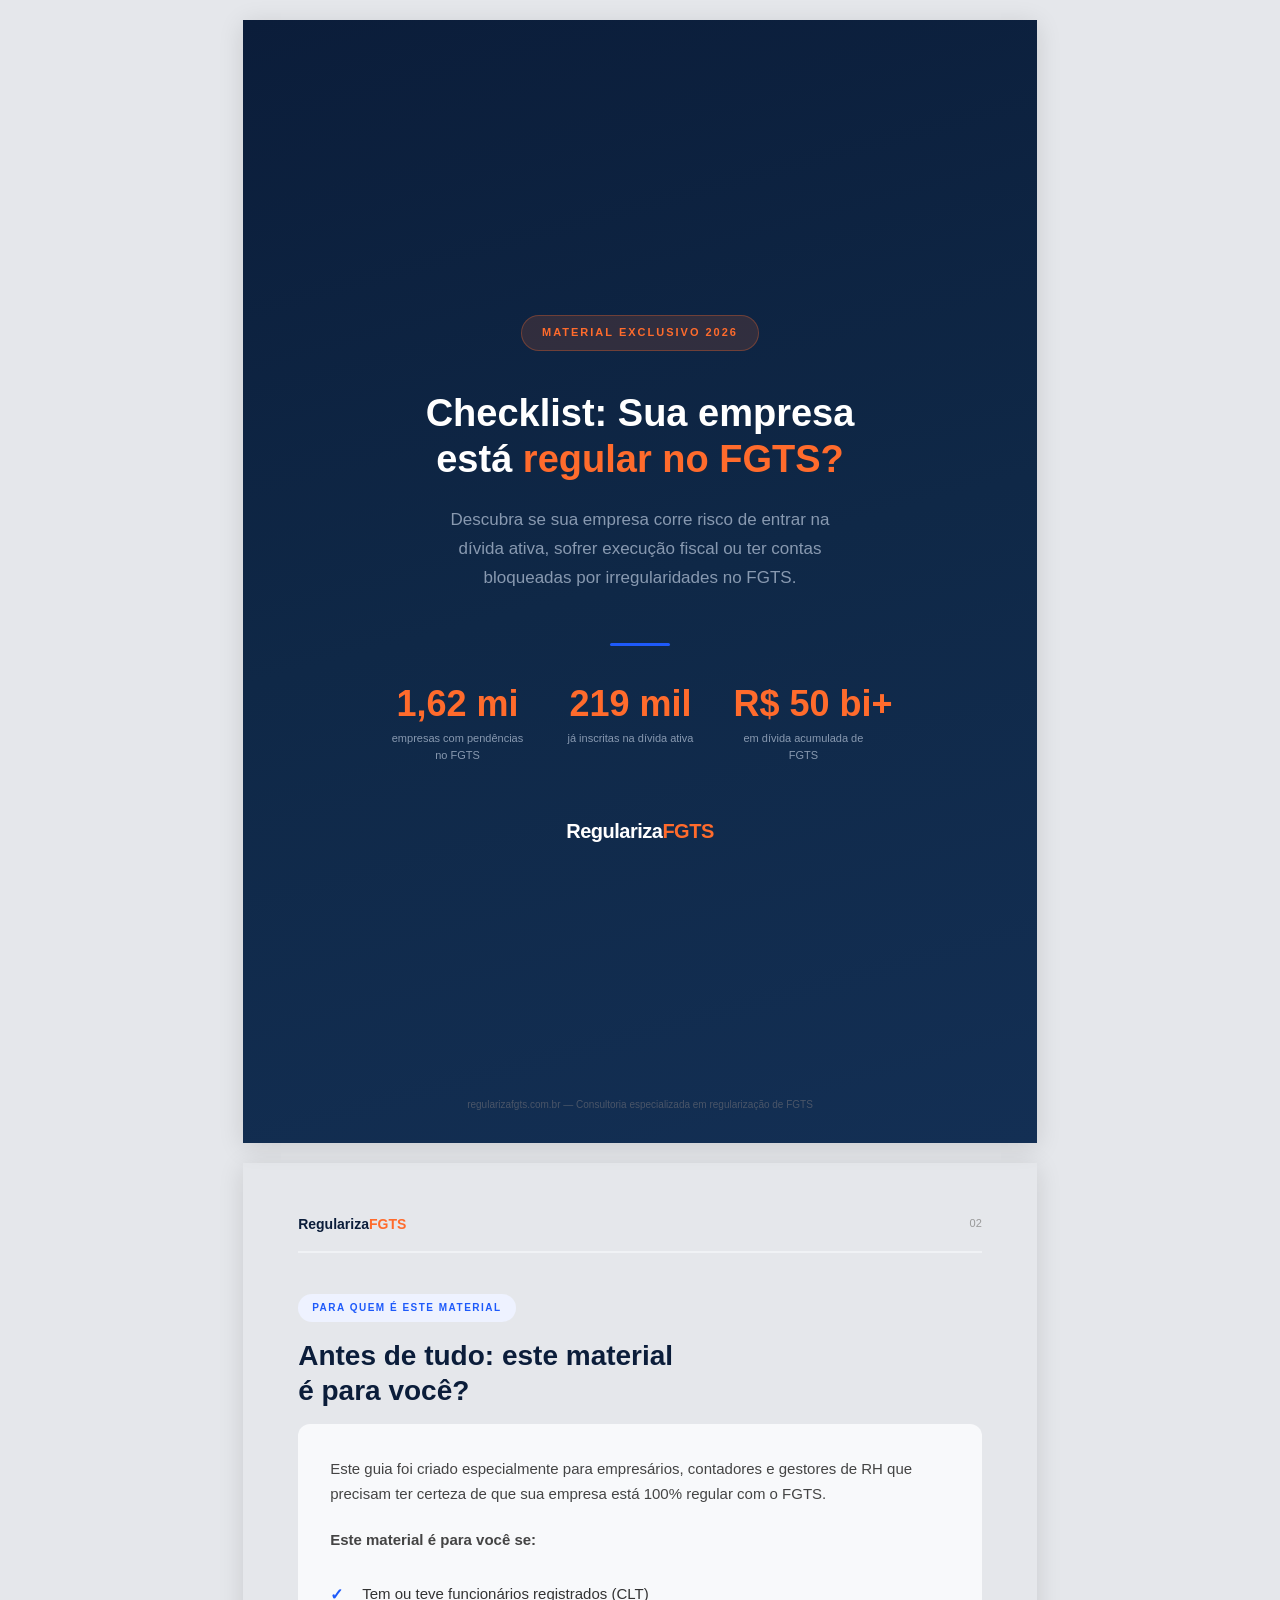
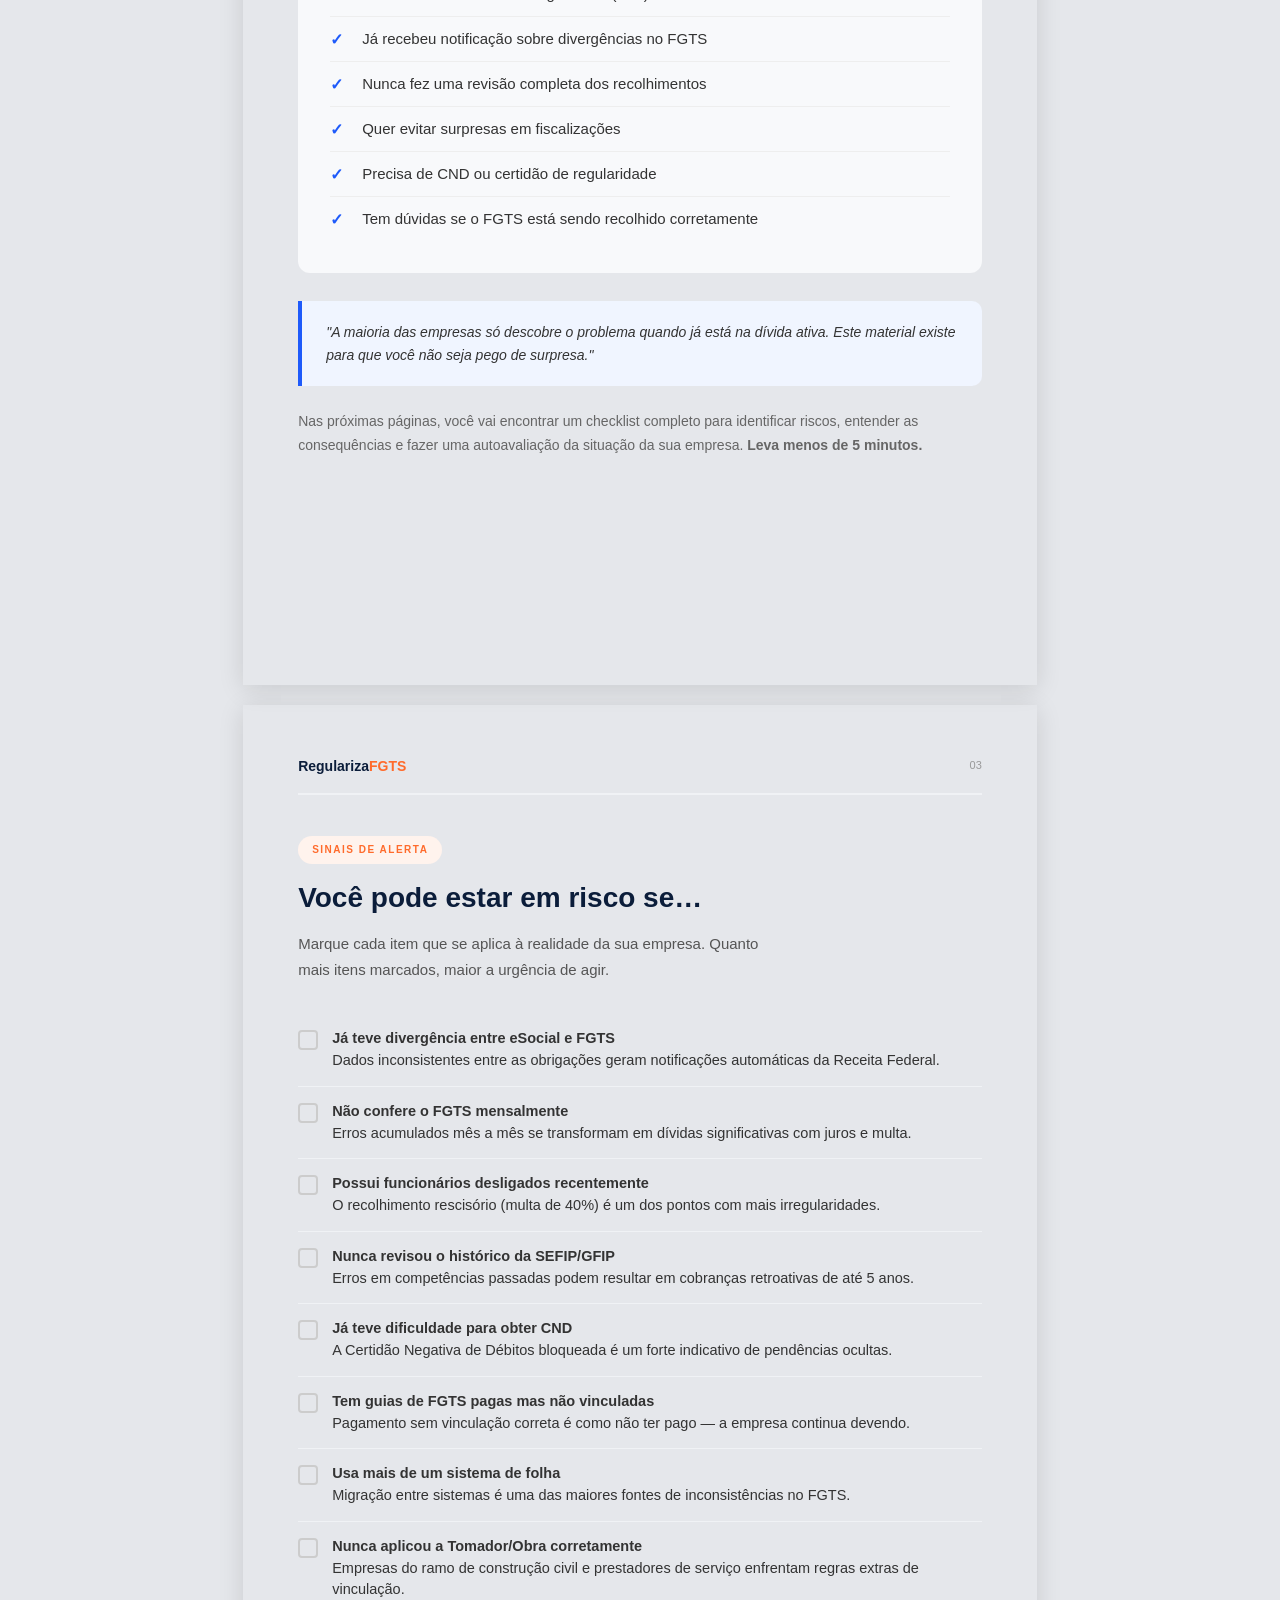
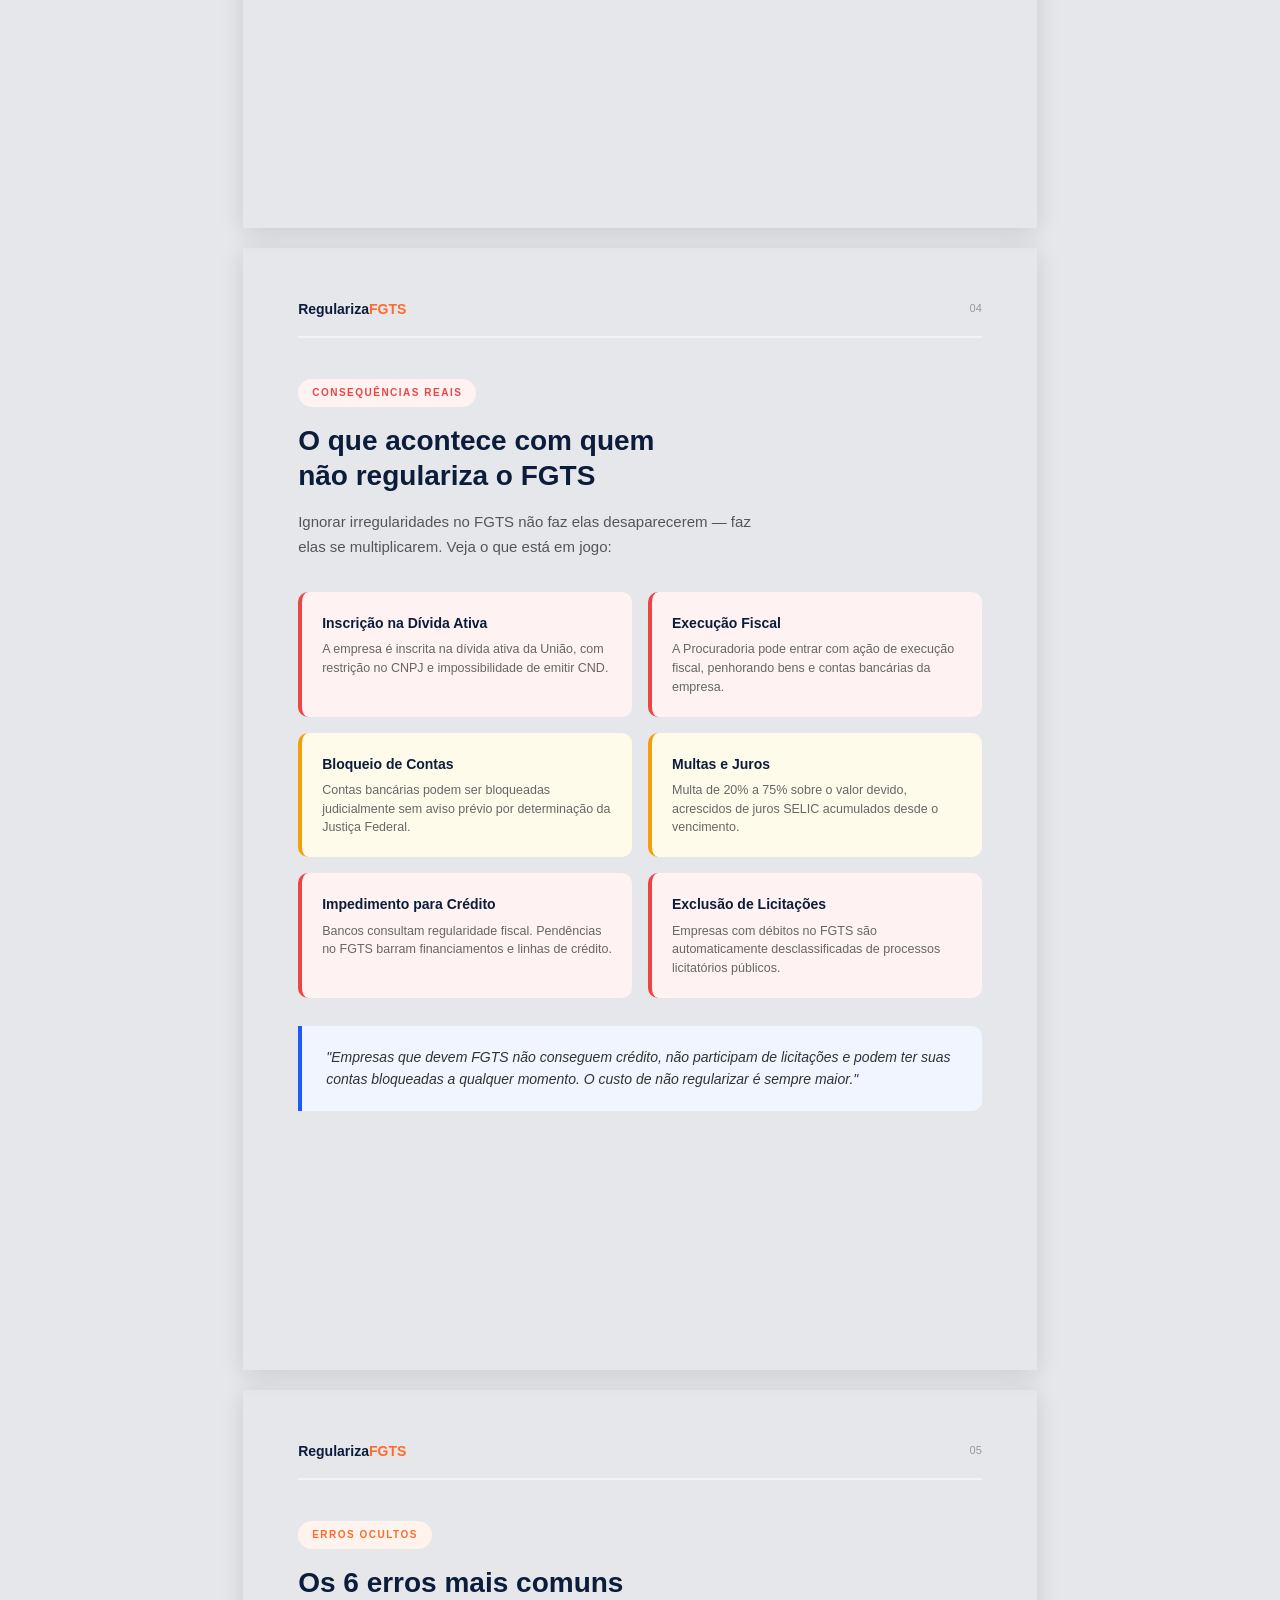
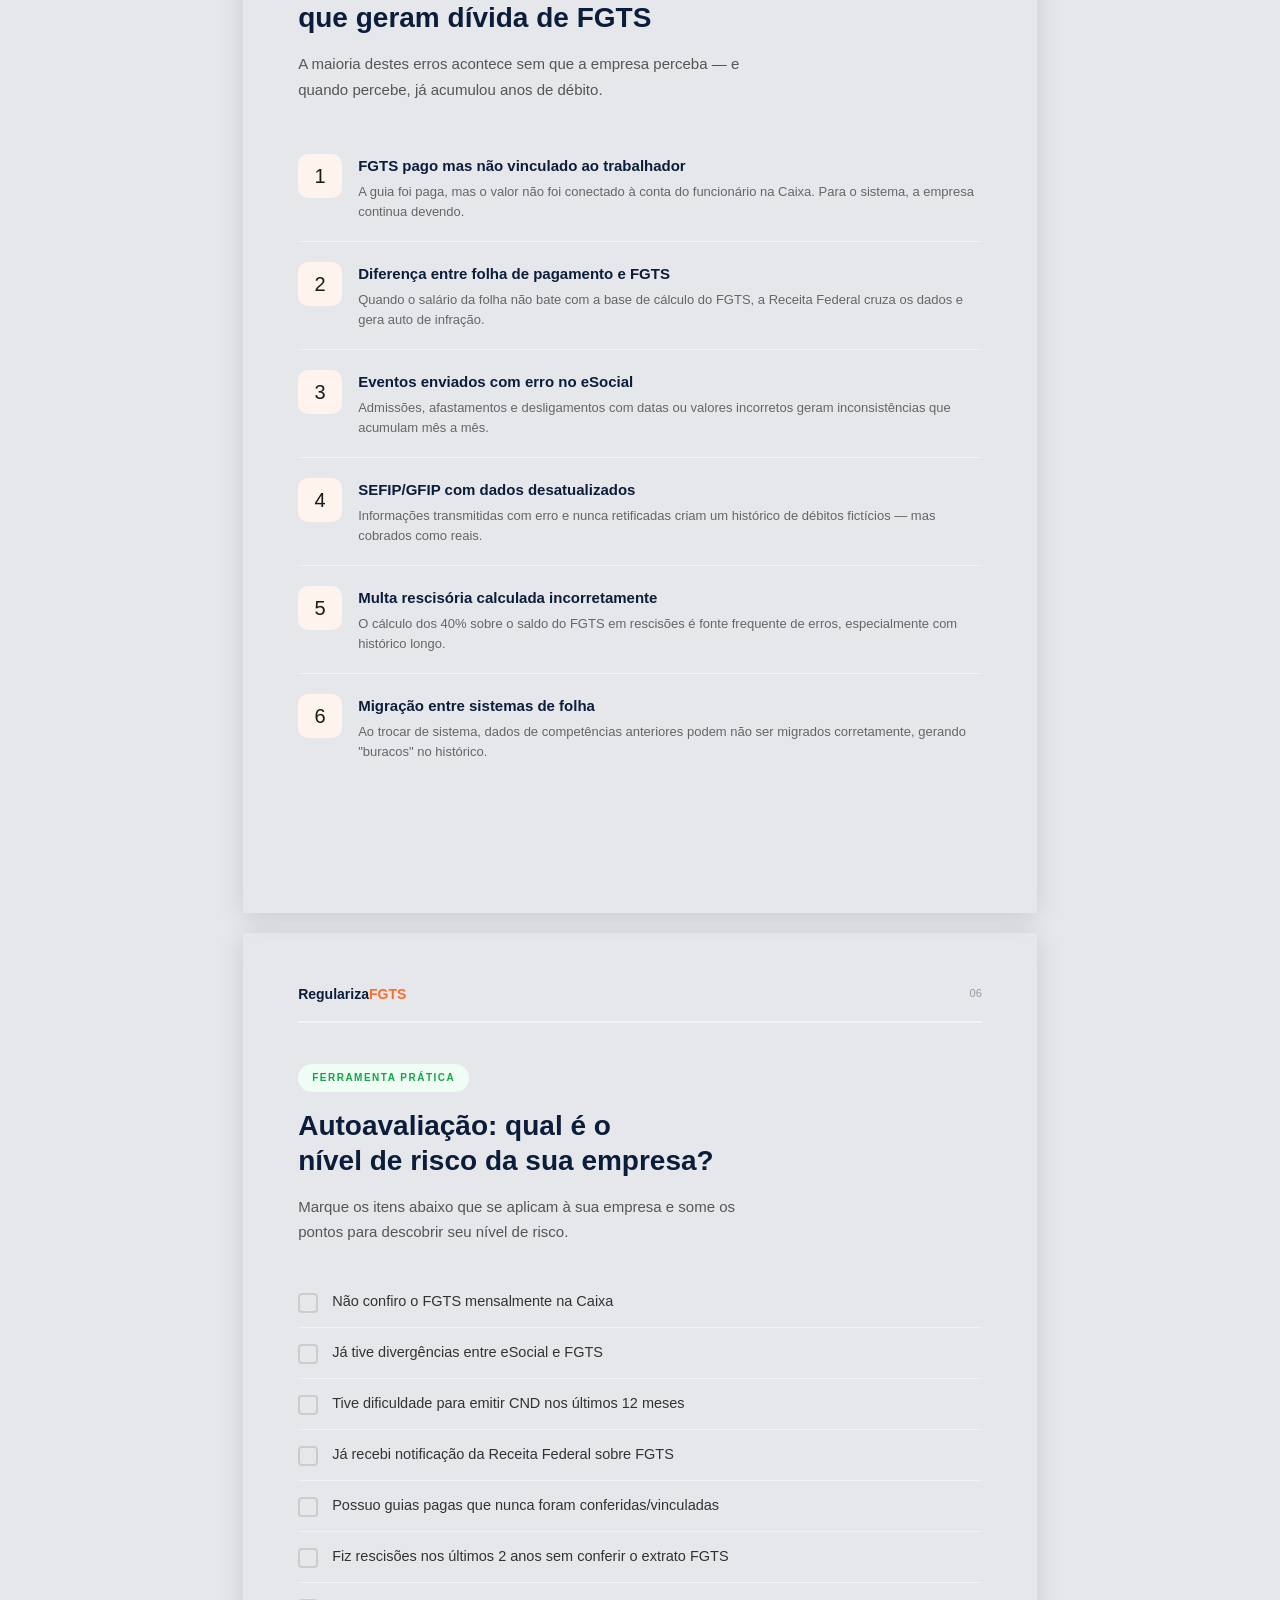
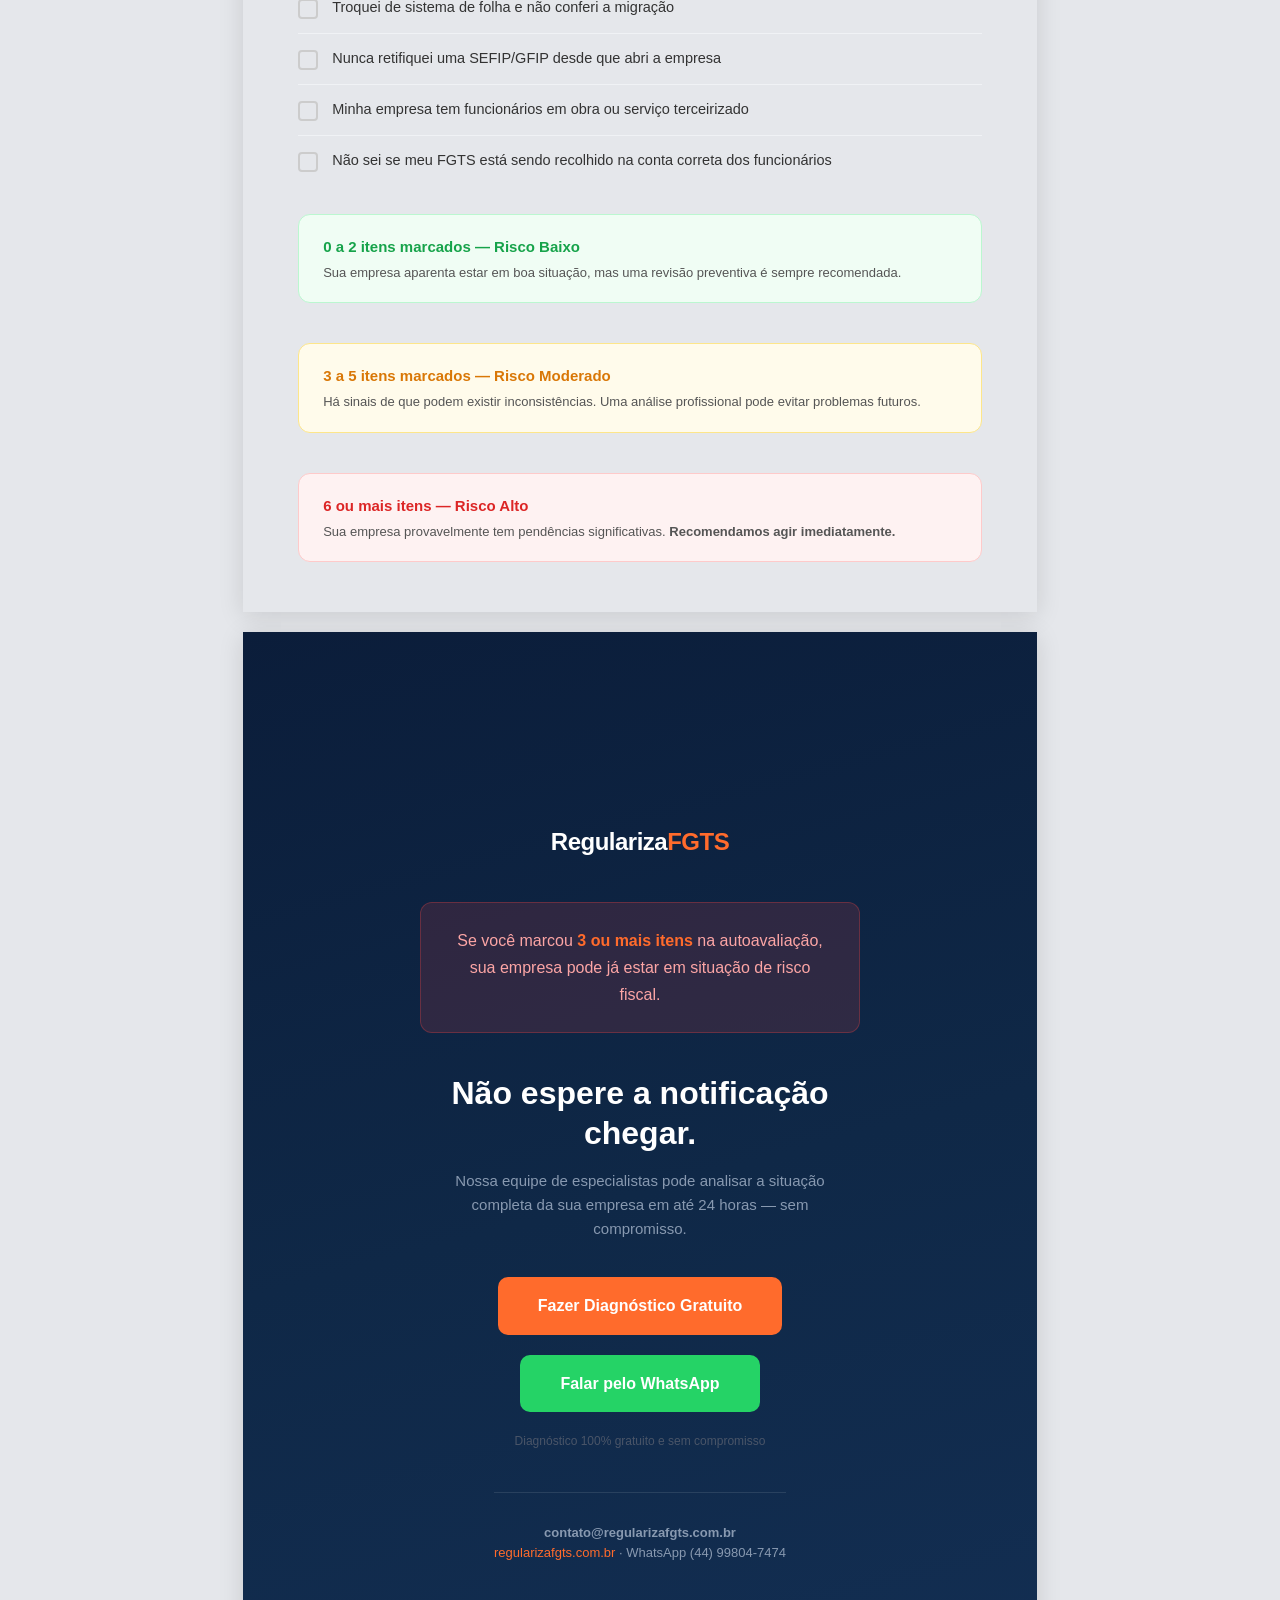
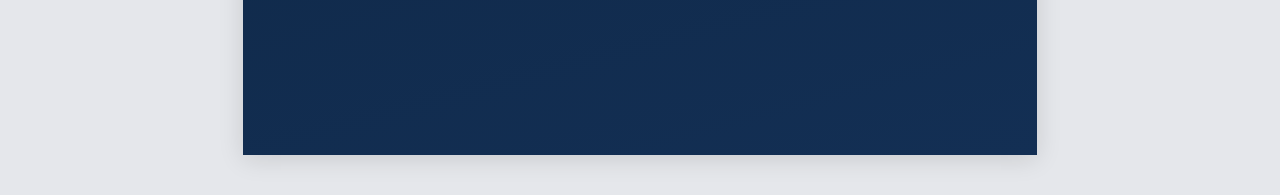
==== assets/checklist-fgts.html @ 39d130f9 "feat: criar PDF lead magnet — Checklist FGTS (7 páginas) Material rico de conversão com: capa, quali" ====
<!DOCTYPE html>
<html lang="pt-BR">
<head>
<meta charset="UTF-8">
<meta name="viewport" content="width=device-width, initial-scale=1.0">
<title>Checklist FGTS — RegularizaFGTS</title>
<style>
  @page {
    size: A4;
    margin: 0;
  }

  * {
    margin: 0;
    padding: 0;
    box-sizing: border-box;
  }

  body {
    font-family: 'Segoe UI', Arial, Helvetica, sans-serif;
    color: #1a1a1a;
    line-height: 1.6;
    background: #fff;
    -webkit-print-color-adjust: exact;
    print-color-adjust: exact;
  }

  .page {
    width: 210mm;
    min-height: 297mm;
    margin: 0 auto;
    position: relative;
    overflow: hidden;
    page-break-after: always;
  }

  .page:last-child {
    page-break-after: auto;
  }

  /* ── CAPA ── */
  .page-capa {
    background: linear-gradient(165deg, #0B1D3A 0%, #0f2847 50%, #132f54 100%);
    color: #fff;
    display: flex;
    flex-direction: column;
    justify-content: center;
    align-items: center;
    text-align: center;
    padding: 50px 60px;
  }

  .capa-badge {
    display: inline-block;
    background: rgba(255,107,44,0.15);
    color: #FF6B2C;
    font-size: 11px;
    font-weight: 700;
    text-transform: uppercase;
    letter-spacing: 2px;
    padding: 8px 20px;
    border-radius: 30px;
    border: 1px solid rgba(255,107,44,0.3);
    margin-bottom: 40px;
  }

  .capa-title {
    font-size: 38px;
    font-weight: 800;
    line-height: 1.2;
    margin-bottom: 24px;
    max-width: 500px;
  }

  .capa-title span {
    color: #FF6B2C;
  }

  .capa-subtitle {
    font-size: 17px;
    color: #8899B0;
    max-width: 420px;
    line-height: 1.7;
    margin-bottom: 50px;
  }

  .capa-stats {
    display: flex;
    gap: 40px;
    margin-bottom: 50px;
  }

  .capa-stat {
    text-align: center;
  }

  .capa-stat-number {
    font-size: 36px;
    font-weight: 800;
    color: #FF6B2C;
    display: block;
    line-height: 1;
  }

  .capa-stat-label {
    font-size: 11px;
    color: #8899B0;
    margin-top: 8px;
    display: block;
    max-width: 140px;
  }

  .capa-divider {
    width: 60px;
    height: 3px;
    background: #1E5AFA;
    border-radius: 3px;
    margin-bottom: 40px;
  }

  .capa-logo {
    font-size: 20px;
    font-weight: 700;
    letter-spacing: -0.5px;
  }

  .capa-logo span {
    color: #FF6B2C;
  }

  .capa-footer {
    position: absolute;
    bottom: 30px;
    left: 0;
    right: 0;
    text-align: center;
    font-size: 10px;
    color: #4a5568;
  }

  /* ── PAGES INTERNAS ── */
  .page-content {
    padding: 50px 55px;
  }

  .page-header {
    display: flex;
    justify-content: space-between;
    align-items: center;
    margin-bottom: 40px;
    padding-bottom: 16px;
    border-bottom: 2px solid #f0f2f5;
  }

  .page-logo {
    font-size: 14px;
    font-weight: 700;
    color: #0B1D3A;
  }

  .page-logo span {
    color: #FF6B2C;
  }

  .page-number {
    font-size: 11px;
    color: #999;
  }

  .section-badge {
    display: inline-block;
    background: #EEF2FF;
    color: #1E5AFA;
    font-size: 10px;
    font-weight: 700;
    text-transform: uppercase;
    letter-spacing: 1.5px;
    padding: 6px 14px;
    border-radius: 20px;
    margin-bottom: 16px;
  }

  .section-badge.orange {
    background: #FFF3ED;
    color: #FF6B2C;
  }

  .section-badge.red {
    background: #FEF2F2;
    color: #EF4444;
  }

  .section-badge.green {
    background: #F0FDF4;
    color: #16a34a;
  }

  .section-title {
    font-size: 28px;
    font-weight: 800;
    color: #0B1D3A;
    line-height: 1.25;
    margin-bottom: 16px;
  }

  .section-intro {
    font-size: 15px;
    color: #555;
    line-height: 1.7;
    margin-bottom: 32px;
    max-width: 480px;
  }

  /* ── ABERTURA ── */
  .abertura-box {
    background: #f8f9fb;
    border-radius: 12px;
    padding: 32px;
    margin-bottom: 28px;
  }

  .abertura-box p {
    font-size: 15px;
    color: #444;
    line-height: 1.7;
    margin-bottom: 20px;
  }

  .abertura-list {
    list-style: none;
    padding: 0;
  }

  .abertura-list li {
    font-size: 15px;
    color: #333;
    padding: 10px 0;
    padding-left: 32px;
    position: relative;
    border-bottom: 1px solid #eee;
  }

  .abertura-list li:last-child {
    border-bottom: none;
  }

  .abertura-list li::before {
    content: "✓";
    position: absolute;
    left: 0;
    color: #1E5AFA;
    font-weight: 700;
    font-size: 16px;
  }

  /* ── CHECKLIST ── */
  .checklist {
    list-style: none;
    padding: 0;
  }

  .checklist li {
    display: flex;
    align-items: flex-start;
    gap: 14px;
    padding: 14px 0;
    border-bottom: 1px solid #f0f2f5;
    font-size: 14.5px;
    color: #333;
    line-height: 1.5;
  }

  .checklist li:last-child {
    border-bottom: none;
  }

  .check-box {
    width: 20px;
    height: 20px;
    min-width: 20px;
    border: 2px solid #ccc;
    border-radius: 4px;
    margin-top: 2px;
  }

  .check-number {
    display: inline-flex;
    align-items: center;
    justify-content: center;
    width: 28px;
    height: 28px;
    min-width: 28px;
    border-radius: 50%;
    background: #EEF2FF;
    color: #1E5AFA;
    font-size: 12px;
    font-weight: 700;
  }

  /* ── IMPACT CARDS ── */
  .impact-grid {
    display: grid;
    grid-template-columns: 1fr 1fr;
    gap: 16px;
    margin-bottom: 28px;
  }

  .impact-card {
    background: #FEF2F2;
    border-radius: 10px;
    padding: 20px;
    border-left: 4px solid #EF4444;
  }

  .impact-card h4 {
    font-size: 14px;
    font-weight: 700;
    color: #0B1D3A;
    margin-bottom: 6px;
  }

  .impact-card p {
    font-size: 12.5px;
    color: #666;
    line-height: 1.5;
  }

  .impact-card.warning {
    background: #FFFBEB;
    border-left-color: #F59E0B;
  }

  /* ── ERROS ── */
  .error-item {
    display: flex;
    gap: 16px;
    padding: 20px 0;
    border-bottom: 1px solid #f0f2f5;
  }

  .error-item:last-child {
    border-bottom: none;
  }

  .error-icon {
    width: 44px;
    height: 44px;
    min-width: 44px;
    border-radius: 10px;
    background: #FFF3ED;
    display: flex;
    align-items: center;
    justify-content: center;
    font-size: 20px;
  }

  .error-item h4 {
    font-size: 15px;
    font-weight: 700;
    color: #0B1D3A;
    margin-bottom: 4px;
  }

  .error-item p {
    font-size: 13px;
    color: #666;
    line-height: 1.5;
  }

  /* ── AUTOAVALIAÇÃO ── */
  .score-box {
    border-radius: 12px;
    padding: 20px 24px;
    margin-top: 28px;
  }

  .score-box.green {
    background: #F0FDF4;
    border: 1px solid #BBF7D0;
  }

  .score-box.yellow {
    background: #FFFBEB;
    border: 1px solid #FDE68A;
  }

  .score-box.red {
    background: #FEF2F2;
    border: 1px solid #FECACA;
  }

  .score-box h4 {
    font-size: 15px;
    font-weight: 700;
    margin-bottom: 4px;
  }

  .score-box.green h4 { color: #16a34a; }
  .score-box.yellow h4 { color: #D97706; }
  .score-box.red h4 { color: #DC2626; }

  .score-box p {
    font-size: 13px;
    color: #555;
    line-height: 1.5;
  }

  .score-results {
    display: flex;
    flex-direction: column;
    gap: 12px;
  }

  /* ── CTA / FECHAMENTO ── */
  .page-cta {
    background: linear-gradient(165deg, #0B1D3A 0%, #0f2847 50%, #132f54 100%);
    color: #fff;
    display: flex;
    flex-direction: column;
    justify-content: center;
    align-items: center;
    text-align: center;
    padding: 60px;
  }

  .cta-highlight {
    background: rgba(239,68,68,0.15);
    color: #FCA5A5;
    border: 1px solid rgba(239,68,68,0.3);
    border-radius: 12px;
    padding: 24px 32px;
    margin-bottom: 40px;
    max-width: 440px;
    font-size: 16px;
    line-height: 1.7;
  }

  .cta-highlight strong {
    color: #FF6B2C;
  }

  .cta-title {
    font-size: 32px;
    font-weight: 800;
    line-height: 1.25;
    margin-bottom: 16px;
    max-width: 450px;
  }

  .cta-text {
    font-size: 15px;
    color: #8899B0;
    margin-bottom: 36px;
    max-width: 400px;
    line-height: 1.6;
  }

  .cta-button {
    display: inline-block;
    background: #FF6B2C;
    color: #fff;
    text-decoration: none;
    font-size: 16px;
    font-weight: 700;
    padding: 16px 40px;
    border-radius: 10px;
    margin-bottom: 12px;
  }

  .cta-button.green {
    background: #25D366;
    margin-top: 8px;
  }

  .cta-small {
    font-size: 12px;
    color: #4a5568;
    margin-top: 8px;
  }

  .cta-contact {
    margin-top: 40px;
    padding-top: 30px;
    border-top: 1px solid rgba(255,255,255,0.1);
    font-size: 13px;
    color: #8899B0;
  }

  .cta-contact a {
    color: #FF6B2C;
    text-decoration: none;
  }

  /* ── QUOTE BOX ── */
  .quote-box {
    background: #f0f5ff;
    border-left: 4px solid #1E5AFA;
    border-radius: 0 10px 10px 0;
    padding: 20px 24px;
    margin: 24px 0;
    font-size: 14px;
    color: #333;
    line-height: 1.6;
    font-style: italic;
  }

  /* ── PRINT ── */
  @media print {
    body { background: none; }
    .page {
      margin: 0;
      box-shadow: none;
      page-break-after: always;
      page-break-inside: avoid;
    }
    .page:last-child {
      page-break-after: auto;
    }
  }

  @media screen {
    body {
      background: #e5e7eb;
      padding: 20px 0;
    }
    .page {
      box-shadow: 0 4px 24px rgba(0,0,0,0.12);
      margin-bottom: 20px;
    }
  }
</style>
</head>
<body>

<!-- ════════════════════════════════════════ -->
<!-- PÁGINA 1 — CAPA -->
<!-- ════════════════════════════════════════ -->
<div class="page page-capa">
  <div class="capa-badge">Material exclusivo 2026</div>

  <h1 class="capa-title">
    Checklist: Sua empresa está <span>regular no FGTS?</span>
  </h1>

  <p class="capa-subtitle">
    Descubra se sua empresa corre risco de entrar na dívida ativa, sofrer execução fiscal ou ter contas bloqueadas por irregularidades no FGTS.
  </p>

  <div class="capa-divider"></div>

  <div class="capa-stats">
    <div class="capa-stat">
      <span class="capa-stat-number">1,62 mi</span>
      <span class="capa-stat-label">empresas com pendências no FGTS</span>
    </div>
    <div class="capa-stat">
      <span class="capa-stat-number">219 mil</span>
      <span class="capa-stat-label">já inscritas na dívida ativa</span>
    </div>
    <div class="capa-stat">
      <span class="capa-stat-number">R$ 50 bi+</span>
      <span class="capa-stat-label">em dívida acumulada de FGTS</span>
    </div>
  </div>

  <div class="capa-logo">Regulariza<span>FGTS</span></div>

  <div class="capa-footer">regularizafgts.com.br — Consultoria especializada em regularização de FGTS</div>
</div>

<!-- ════════════════════════════════════════ -->
<!-- PÁGINA 2 — ABERTURA -->
<!-- ════════════════════════════════════════ -->
<div class="page page-content">
  <div class="page-header">
    <div class="page-logo">Regulariza<span>FGTS</span></div>
    <div class="page-number">02</div>
  </div>

  <div class="section-badge">Para quem é este material</div>
  <h2 class="section-title">Antes de tudo: este material<br>é para você?</h2>

  <div class="abertura-box">
    <p>Este guia foi criado especialmente para empresários, contadores e gestores de RH que precisam ter certeza de que sua empresa está 100% regular com o FGTS.</p>

    <p><strong>Este material é para você se:</strong></p>

    <ul class="abertura-list">
      <li>Tem ou teve funcionários registrados (CLT)</li>
      <li>Já recebeu notificação sobre divergências no FGTS</li>
      <li>Nunca fez uma revisão completa dos recolhimentos</li>
      <li>Quer evitar surpresas em fiscalizações</li>
      <li>Precisa de CND ou certidão de regularidade</li>
      <li>Tem dúvidas se o FGTS está sendo recolhido corretamente</li>
    </ul>
  </div>

  <div class="quote-box">
    "A maioria das empresas só descobre o problema quando já está na dívida ativa. Este material existe para que você não seja pego de surpresa."
  </div>

  <p style="font-size:14px;color:#666;margin-top:24px;line-height:1.7;">
    Nas próximas páginas, você vai encontrar um checklist completo para identificar riscos, entender as consequências e fazer uma autoavaliação da situação da sua empresa. <strong>Leva menos de 5 minutos.</strong>
  </p>
</div>

<!-- ════════════════════════════════════════ -->
<!-- PÁGINA 3 — VOCÊ PODE ESTAR EM RISCO SE… -->
<!-- ════════════════════════════════════════ -->
<div class="page page-content">
  <div class="page-header">
    <div class="page-logo">Regulariza<span>FGTS</span></div>
    <div class="page-number">03</div>
  </div>

  <div class="section-badge orange">Sinais de alerta</div>
  <h2 class="section-title">Você pode estar em risco se…</h2>
  <p class="section-intro">Marque cada item que se aplica à realidade da sua empresa. Quanto mais itens marcados, maior a urgência de agir.</p>

  <ul class="checklist">
    <li>
      <div class="check-box"></div>
      <div><strong>Já teve divergência entre eSocial e FGTS</strong><br>Dados inconsistentes entre as obrigações geram notificações automáticas da Receita Federal.</div>
    </li>
    <li>
      <div class="check-box"></div>
      <div><strong>Não confere o FGTS mensalmente</strong><br>Erros acumulados mês a mês se transformam em dívidas significativas com juros e multa.</div>
    </li>
    <li>
      <div class="check-box"></div>
      <div><strong>Possui funcionários desligados recentemente</strong><br>O recolhimento rescisório (multa de 40%) é um dos pontos com mais irregularidades.</div>
    </li>
    <li>
      <div class="check-box"></div>
      <div><strong>Nunca revisou o histórico da SEFIP/GFIP</strong><br>Erros em competências passadas podem resultar em cobranças retroativas de até 5 anos.</div>
    </li>
    <li>
      <div class="check-box"></div>
      <div><strong>Já teve dificuldade para obter CND</strong><br>A Certidão Negativa de Débitos bloqueada é um forte indicativo de pendências ocultas.</div>
    </li>
    <li>
      <div class="check-box"></div>
      <div><strong>Tem guias de FGTS pagas mas não vinculadas</strong><br>Pagamento sem vinculação correta é como não ter pago — a empresa continua devendo.</div>
    </li>
    <li>
      <div class="check-box"></div>
      <div><strong>Usa mais de um sistema de folha</strong><br>Migração entre sistemas é uma das maiores fontes de inconsistências no FGTS.</div>
    </li>
    <li>
      <div class="check-box"></div>
      <div><strong>Nunca aplicou a Tomador/Obra corretamente</strong><br>Empresas do ramo de construção civil e prestadores de serviço enfrentam regras extras de vinculação.</div>
    </li>
  </ul>
</div>

<!-- ════════════════════════════════════════ -->
<!-- PÁGINA 4 — O QUE PODE ACONTECER -->
<!-- ════════════════════════════════════════ -->
<div class="page page-content">
  <div class="page-header">
    <div class="page-logo">Regulariza<span>FGTS</span></div>
    <div class="page-number">04</div>
  </div>

  <div class="section-badge red">Consequências reais</div>
  <h2 class="section-title">O que acontece com quem<br>não regulariza o FGTS</h2>
  <p class="section-intro">Ignorar irregularidades no FGTS não faz elas desaparecerem — faz elas se multiplicarem. Veja o que está em jogo:</p>

  <div class="impact-grid">
    <div class="impact-card">
      <h4>Inscrição na Dívida Ativa</h4>
      <p>A empresa é inscrita na dívida ativa da União, com restrição no CNPJ e impossibilidade de emitir CND.</p>
    </div>
    <div class="impact-card">
      <h4>Execução Fiscal</h4>
      <p>A Procuradoria pode entrar com ação de execução fiscal, penhorando bens e contas bancárias da empresa.</p>
    </div>
    <div class="impact-card warning">
      <h4>Bloqueio de Contas</h4>
      <p>Contas bancárias podem ser bloqueadas judicialmente sem aviso prévio por determinação da Justiça Federal.</p>
    </div>
    <div class="impact-card warning">
      <h4>Multas e Juros</h4>
      <p>Multa de 20% a 75% sobre o valor devido, acrescidos de juros SELIC acumulados desde o vencimento.</p>
    </div>
    <div class="impact-card">
      <h4>Impedimento para Crédito</h4>
      <p>Bancos consultam regularidade fiscal. Pendências no FGTS barram financiamentos e linhas de crédito.</p>
    </div>
    <div class="impact-card">
      <h4>Exclusão de Licitações</h4>
      <p>Empresas com débitos no FGTS são automaticamente desclassificadas de processos licitatórios públicos.</p>
    </div>
  </div>

  <div class="quote-box">
    "Empresas que devem FGTS não conseguem crédito, não participam de licitações e podem ter suas contas bloqueadas a qualquer momento. O custo de não regularizar é sempre maior."
  </div>
</div>

<!-- ════════════════════════════════════════ -->
<!-- PÁGINA 5 — ERROS MAIS COMUNS -->
<!-- ════════════════════════════════════════ -->
<div class="page page-content">
  <div class="page-header">
    <div class="page-logo">Regulariza<span>FGTS</span></div>
    <div class="page-number">05</div>
  </div>

  <div class="section-badge orange">Erros ocultos</div>
  <h2 class="section-title">Os 6 erros mais comuns<br>que geram dívida de FGTS</h2>
  <p class="section-intro">A maioria destes erros acontece sem que a empresa perceba — e quando percebe, já acumulou anos de débito.</p>

  <div class="error-item">
    <div class="error-icon">1</div>
    <div>
      <h4>FGTS pago mas não vinculado ao trabalhador</h4>
      <p>A guia foi paga, mas o valor não foi conectado à conta do funcionário na Caixa. Para o sistema, a empresa continua devendo.</p>
    </div>
  </div>

  <div class="error-item">
    <div class="error-icon">2</div>
    <div>
      <h4>Diferença entre folha de pagamento e FGTS</h4>
      <p>Quando o salário da folha não bate com a base de cálculo do FGTS, a Receita Federal cruza os dados e gera auto de infração.</p>
    </div>
  </div>

  <div class="error-item">
    <div class="error-icon">3</div>
    <div>
      <h4>Eventos enviados com erro no eSocial</h4>
      <p>Admissões, afastamentos e desligamentos com datas ou valores incorretos geram inconsistências que acumulam mês a mês.</p>
    </div>
  </div>

  <div class="error-item">
    <div class="error-icon">4</div>
    <div>
      <h4>SEFIP/GFIP com dados desatualizados</h4>
      <p>Informações transmitidas com erro e nunca retificadas criam um histórico de débitos fictícios — mas cobrados como reais.</p>
    </div>
  </div>

  <div class="error-item">
    <div class="error-icon">5</div>
    <div>
      <h4>Multa rescisória calculada incorretamente</h4>
      <p>O cálculo dos 40% sobre o saldo do FGTS em rescisões é fonte frequente de erros, especialmente com histórico longo.</p>
    </div>
  </div>

  <div class="error-item">
    <div class="error-icon">6</div>
    <div>
      <h4>Migração entre sistemas de folha</h4>
      <p>Ao trocar de sistema, dados de competências anteriores podem não ser migrados corretamente, gerando "buracos" no histórico.</p>
    </div>
  </div>
</div>

<!-- ════════════════════════════════════════ -->
<!-- PÁGINA 6 — AUTOAVALIAÇÃO -->
<!-- ════════════════════════════════════════ -->
<div class="page page-content">
  <div class="page-header">
    <div class="page-logo">Regulariza<span>FGTS</span></div>
    <div class="page-number">06</div>
  </div>

  <div class="section-badge green">Ferramenta prática</div>
  <h2 class="section-title">Autoavaliação: qual é o<br>nível de risco da sua empresa?</h2>
  <p class="section-intro">Marque os itens abaixo que se aplicam à sua empresa e some os pontos para descobrir seu nível de risco.</p>

  <ul class="checklist">
    <li>
      <div class="check-box"></div>
      <div>Não confiro o FGTS mensalmente na Caixa</div>
    </li>
    <li>
      <div class="check-box"></div>
      <div>Já tive divergências entre eSocial e FGTS</div>
    </li>
    <li>
      <div class="check-box"></div>
      <div>Tive dificuldade para emitir CND nos últimos 12 meses</div>
    </li>
    <li>
      <div class="check-box"></div>
      <div>Já recebi notificação da Receita Federal sobre FGTS</div>
    </li>
    <li>
      <div class="check-box"></div>
      <div>Possuo guias pagas que nunca foram conferidas/vinculadas</div>
    </li>
    <li>
      <div class="check-box"></div>
      <div>Fiz rescisões nos últimos 2 anos sem conferir o extrato FGTS</div>
    </li>
    <li>
      <div class="check-box"></div>
      <div>Troquei de sistema de folha e não conferi a migração</div>
    </li>
    <li>
      <div class="check-box"></div>
      <div>Nunca retifiquei uma SEFIP/GFIP desde que abri a empresa</div>
    </li>
    <li>
      <div class="check-box"></div>
      <div>Minha empresa tem funcionários em obra ou serviço terceirizado</div>
    </li>
    <li>
      <div class="check-box"></div>
      <div>Não sei se meu FGTS está sendo recolhido na conta correta dos funcionários</div>
    </li>
  </ul>

  <div class="score-results">
    <div class="score-box green">
      <h4>0 a 2 itens marcados — Risco Baixo</h4>
      <p>Sua empresa aparenta estar em boa situação, mas uma revisão preventiva é sempre recomendada.</p>
    </div>
    <div class="score-box yellow">
      <h4>3 a 5 itens marcados — Risco Moderado</h4>
      <p>Há sinais de que podem existir inconsistências. Uma análise profissional pode evitar problemas futuros.</p>
    </div>
    <div class="score-box red">
      <h4>6 ou mais itens — Risco Alto</h4>
      <p>Sua empresa provavelmente tem pendências significativas. <strong>Recomendamos agir imediatamente.</strong></p>
    </div>
  </div>
</div>

<!-- ════════════════════════════════════════ -->
<!-- PÁGINA 7 — CTA / FECHAMENTO -->
<!-- ════════════════════════════════════════ -->
<div class="page page-cta">
  <div class="capa-logo" style="margin-bottom:40px;font-size:24px;">Regulariza<span>FGTS</span></div>

  <div class="cta-highlight">
    Se você marcou <strong>3 ou mais itens</strong> na autoavaliação, sua empresa pode já estar em situação de risco fiscal.
  </div>

  <h2 class="cta-title">Não espere a notificação chegar.</h2>

  <p class="cta-text">
    Nossa equipe de especialistas pode analisar a situação completa da sua empresa em até 24 horas — sem compromisso.
  </p>

  <a href="https://regularizafgts.com.br/#diagnostico" class="cta-button">Fazer Diagnóstico Gratuito</a>
  <a href="https://wa.me/5544998047474?text=Ol%C3%A1%2C%20baixei%20o%20checklist%20e%20quero%20analisar%20o%20FGTS%20da%20minha%20empresa" class="cta-button green">Falar pelo WhatsApp</a>

  <p class="cta-small">Diagnóstico 100% gratuito e sem compromisso</p>

  <div class="cta-contact">
    <strong>contato@regularizafgts.com.br</strong><br>
    <a href="https://regularizafgts.com.br">regularizafgts.com.br</a> · WhatsApp (44) 99804-7474
  </div>
</div>

</body>
</html>
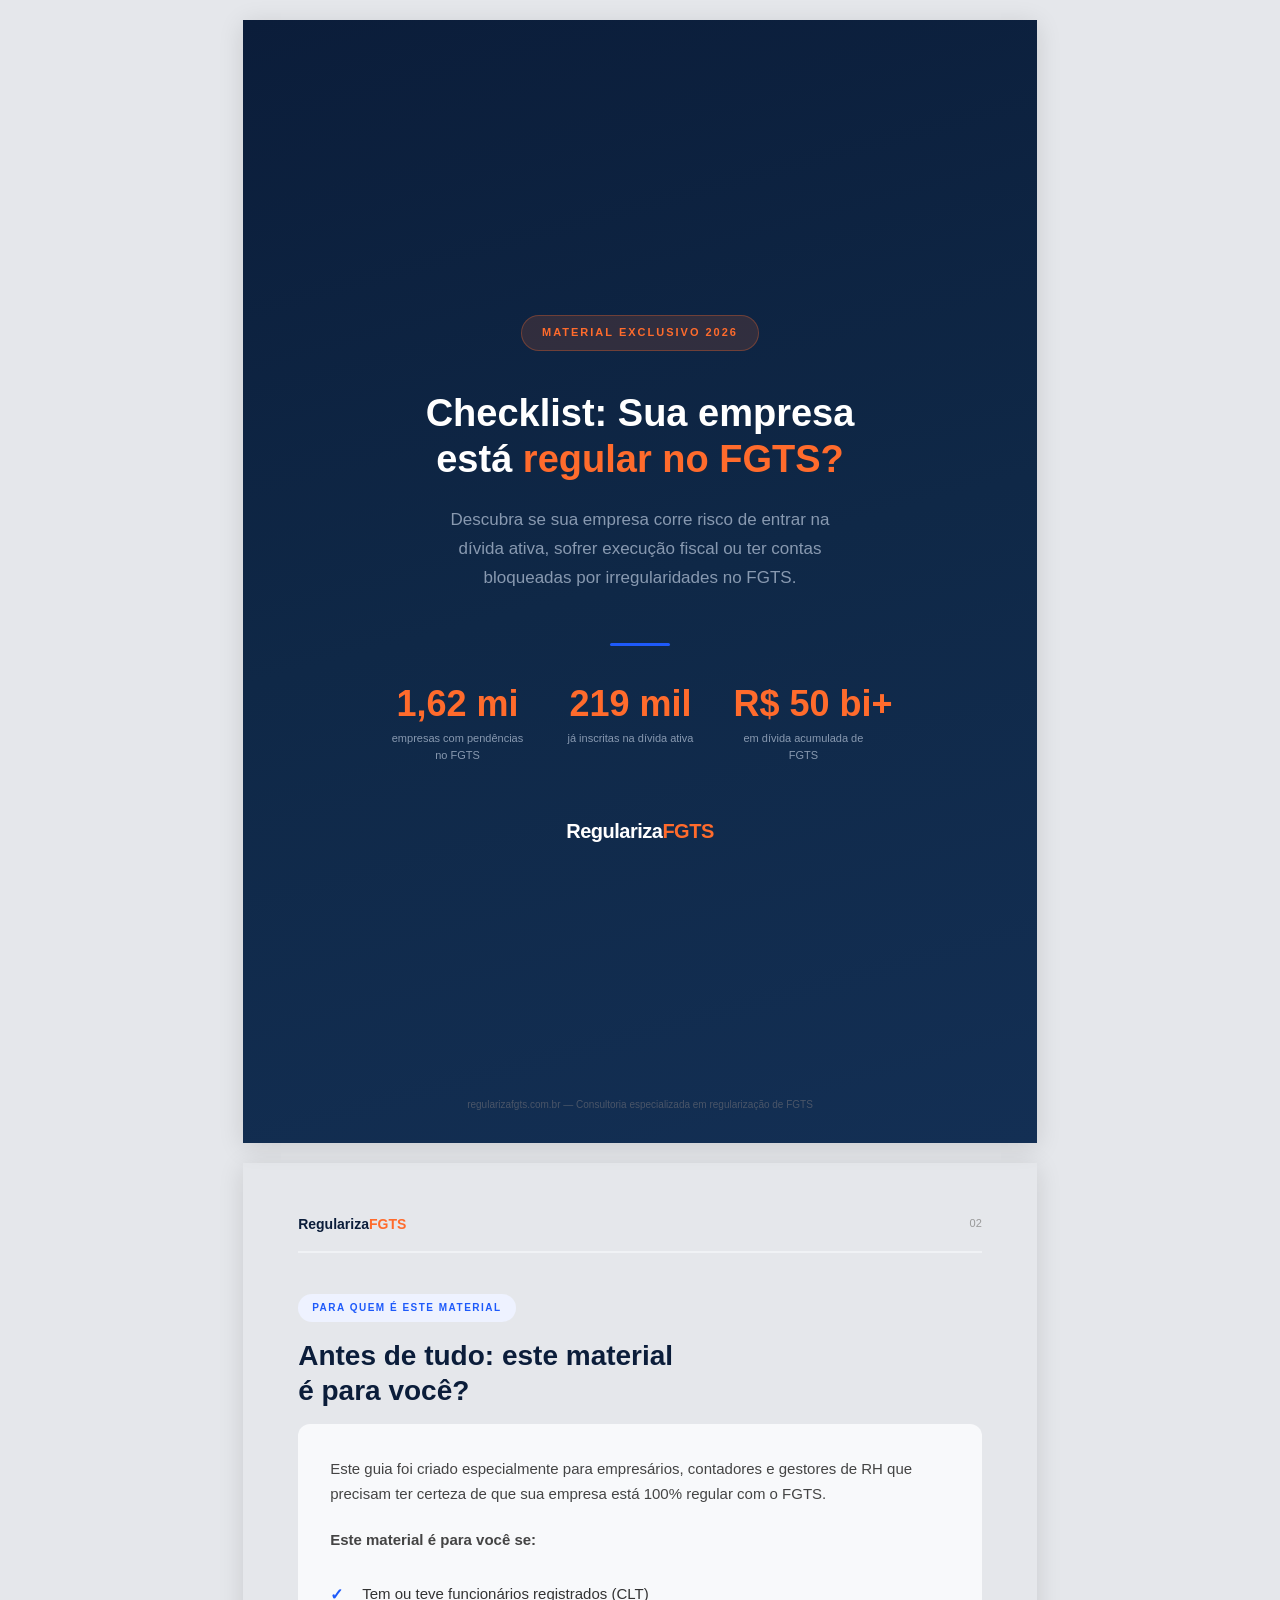
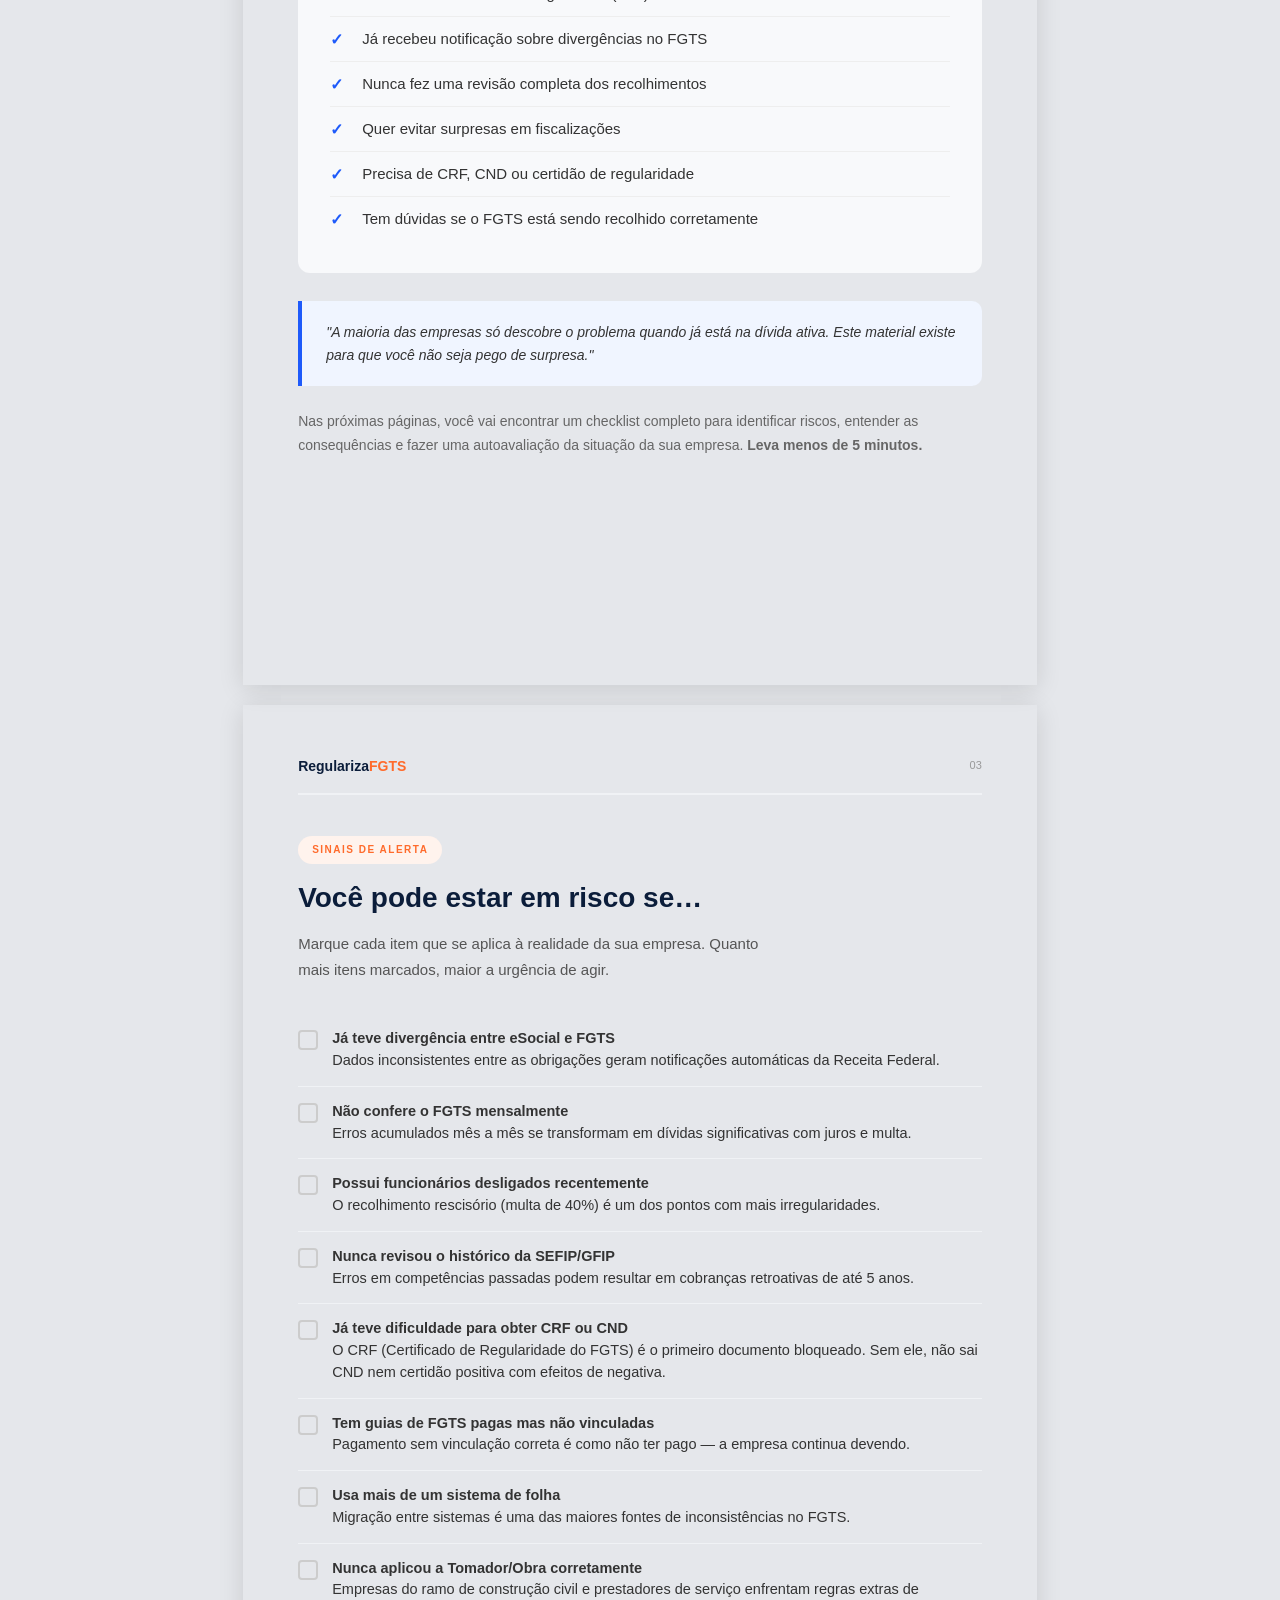
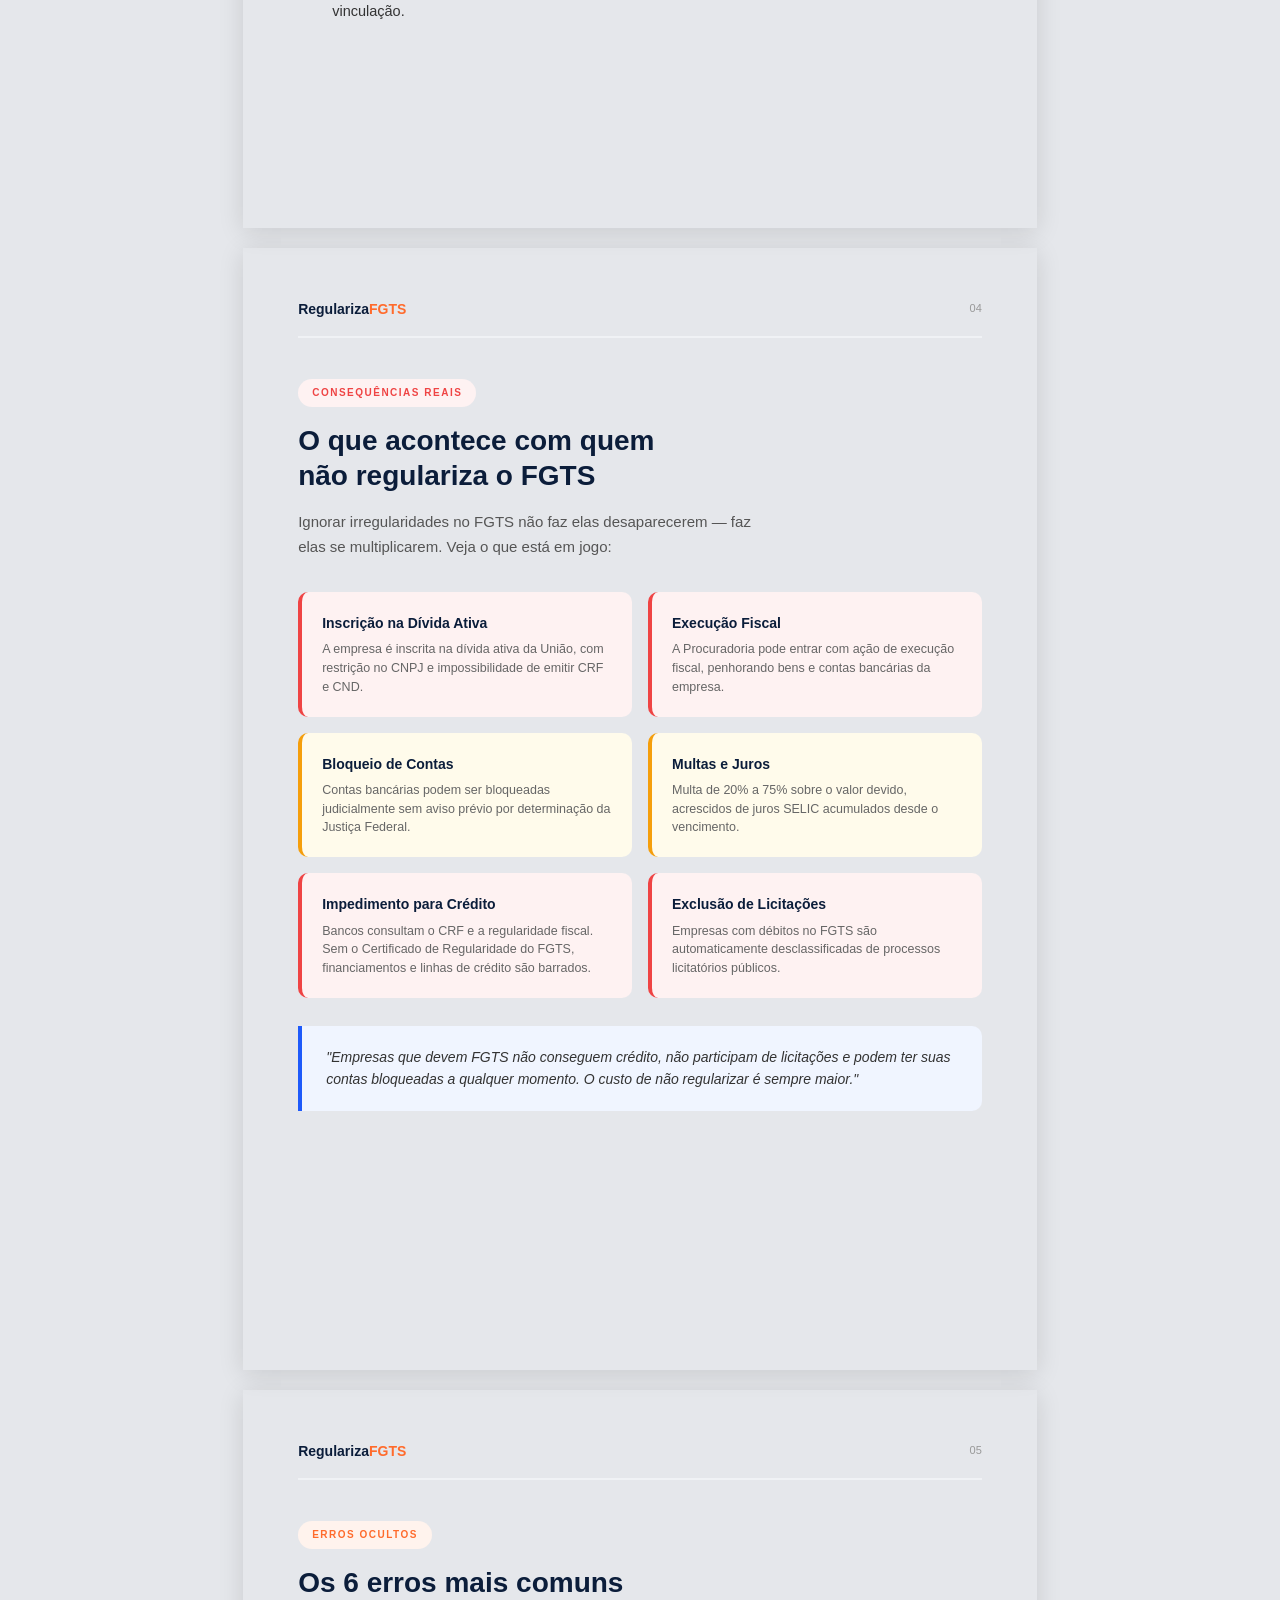
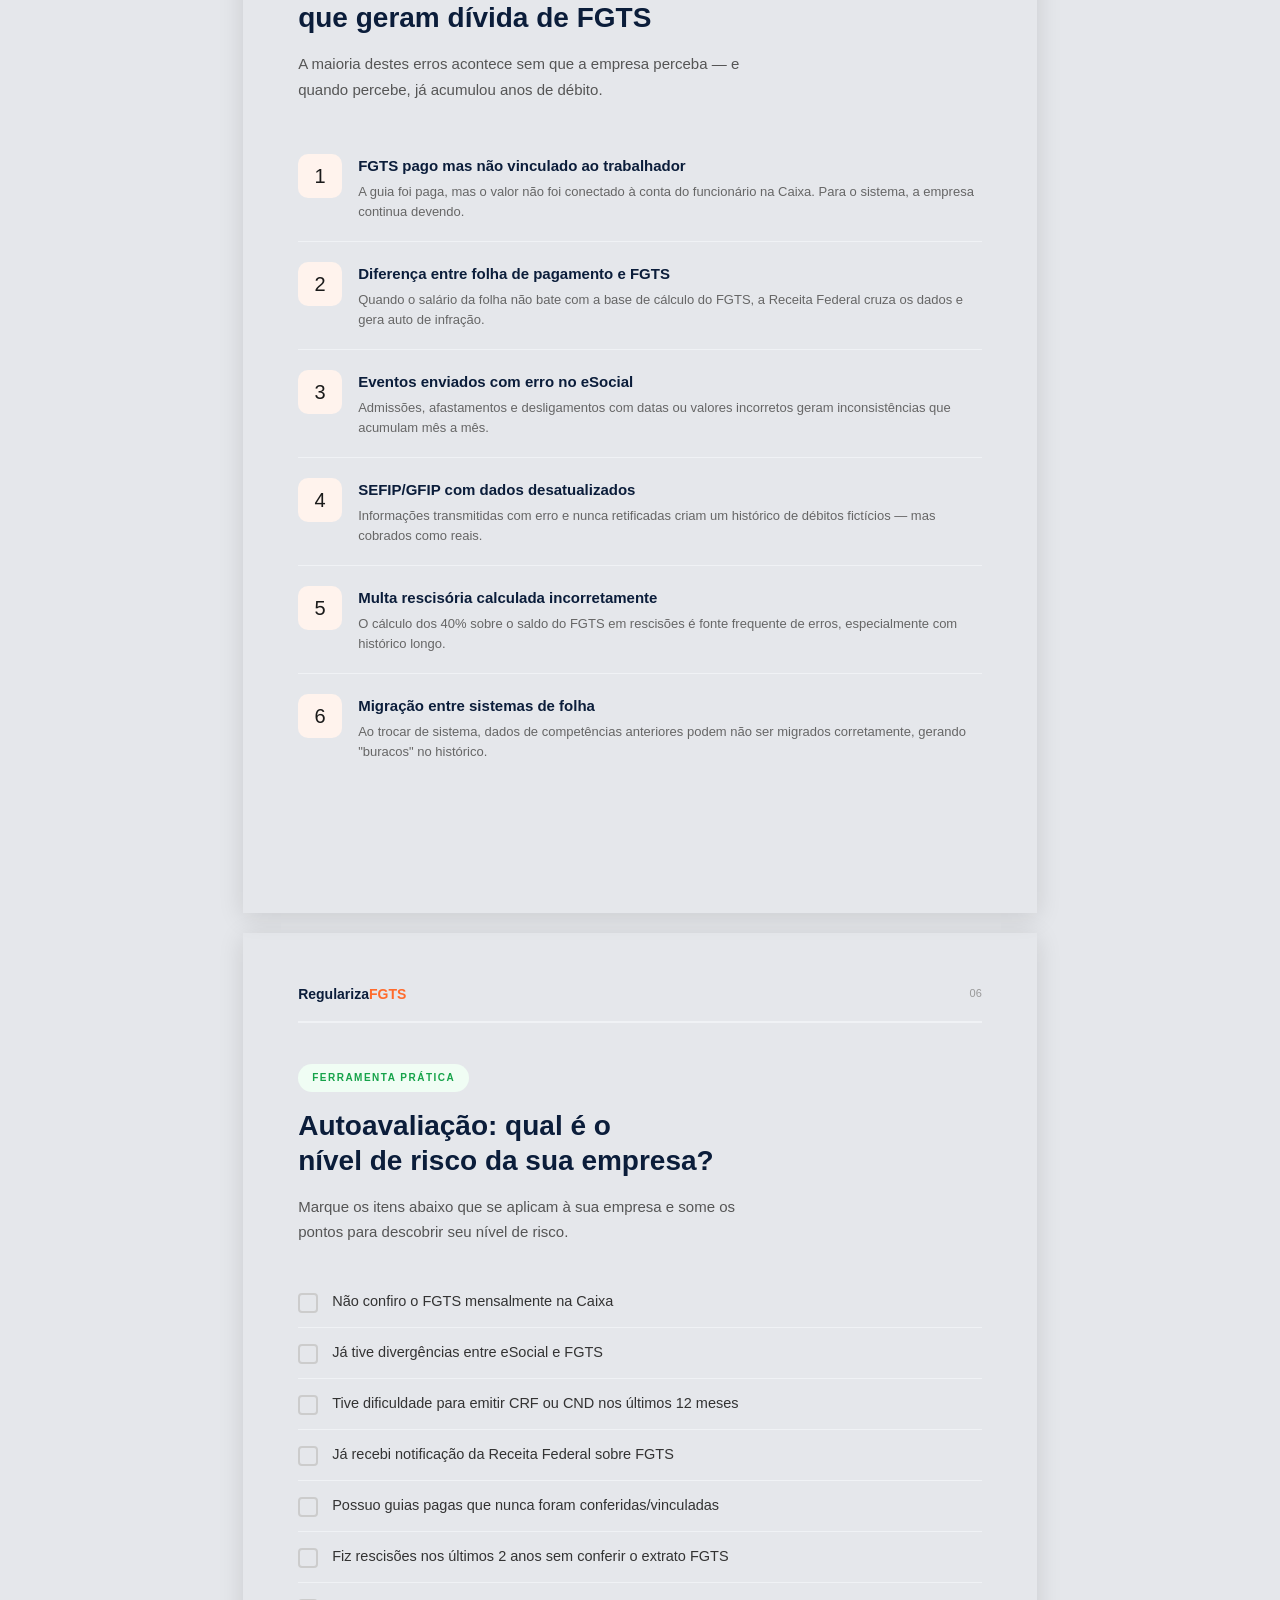
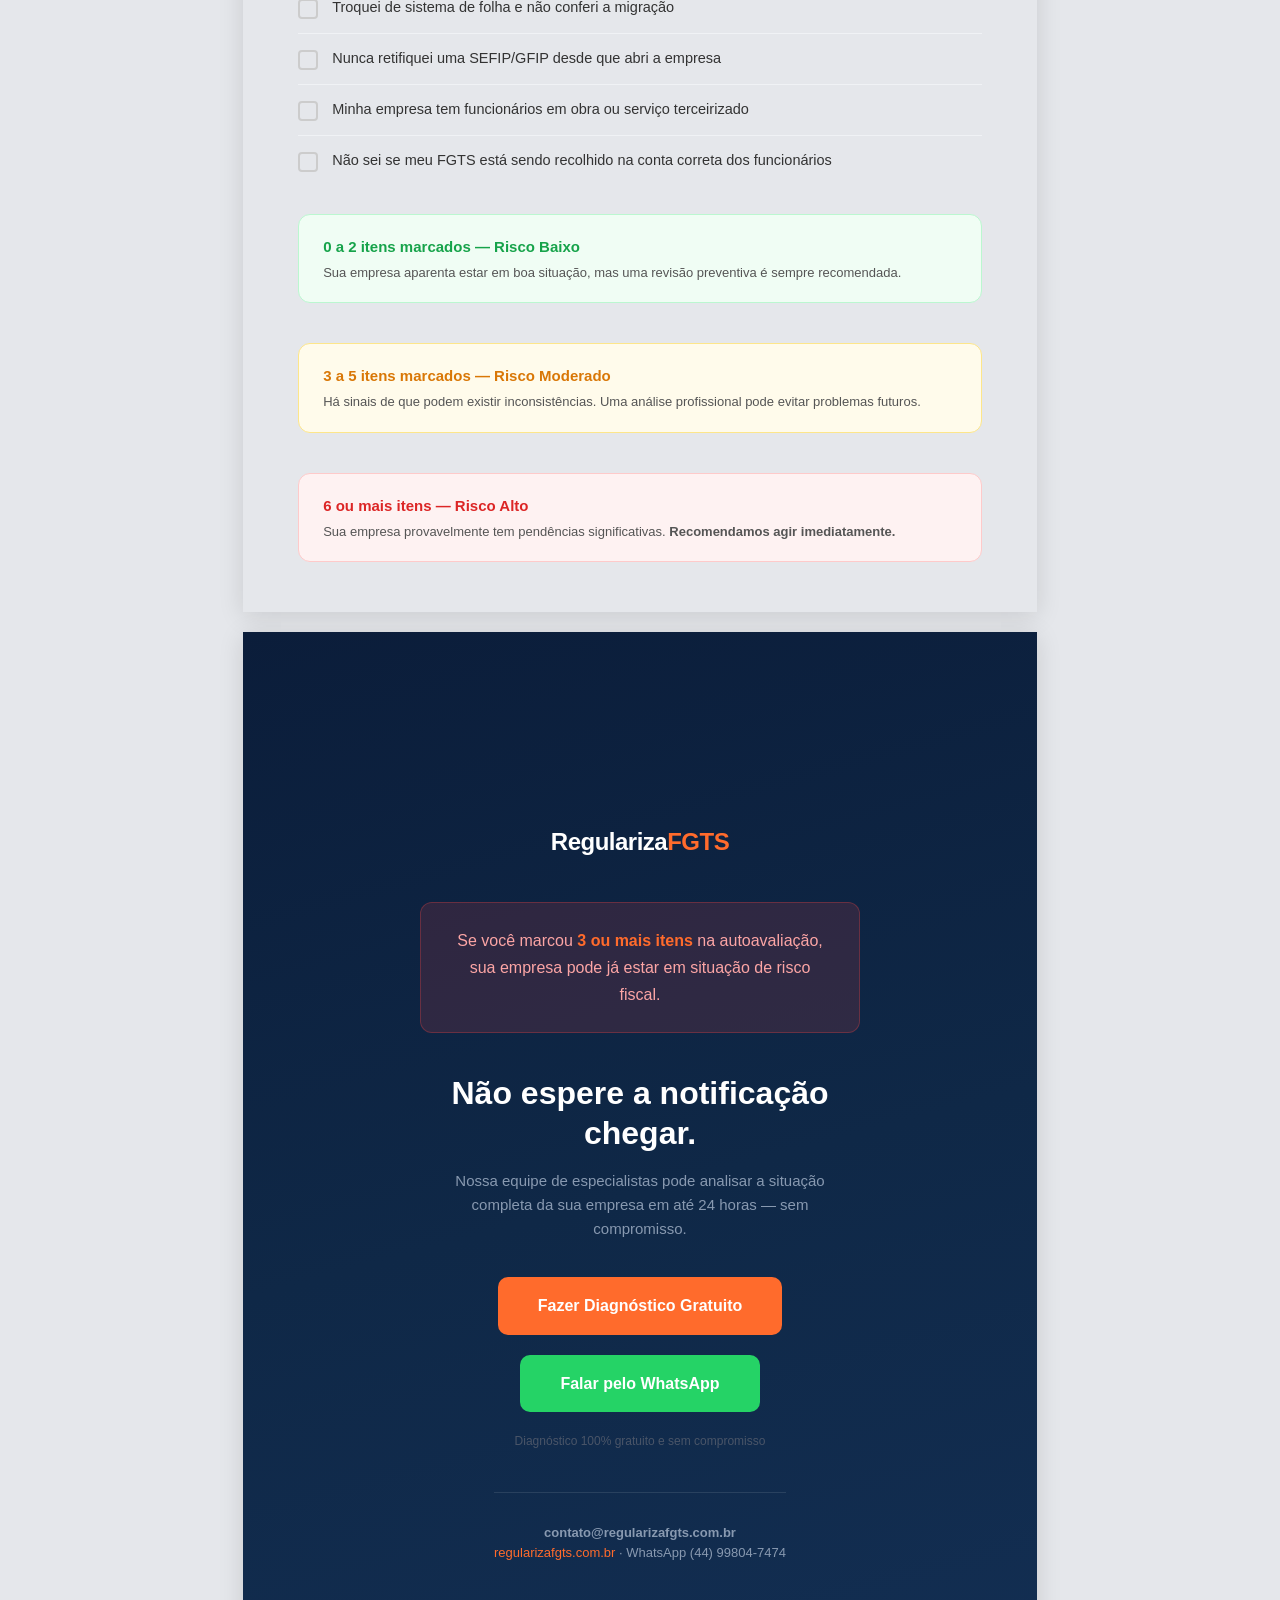
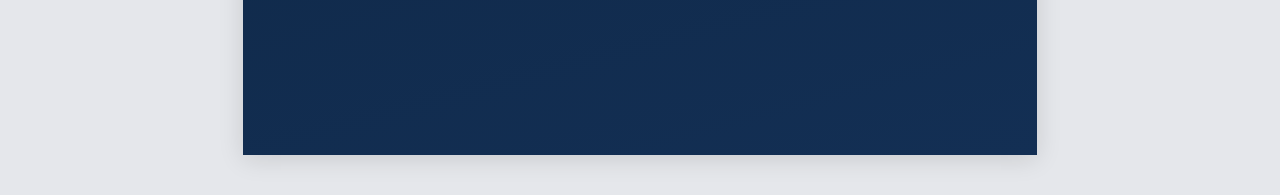
==== commit 60ecea4b: "feat: playbook comercial + ajustes CRF em todo o site - Criar playbook de abordagem comercial (9 pág" ====
--- a/assets/checklist-fgts.html
+++ b/assets/checklist-fgts.html
@@ -590,7 +590,7 @@
       <li>Já recebeu notificação sobre divergências no FGTS</li>
       <li>Nunca fez uma revisão completa dos recolhimentos</li>
       <li>Quer evitar surpresas em fiscalizações</li>
-      <li>Precisa de CND ou certidão de regularidade</li>
+      <li>Precisa de CRF, CND ou certidão de regularidade</li>
       <li>Tem dúvidas se o FGTS está sendo recolhido corretamente</li>
     </ul>
   </div>
@@ -636,7 +636,7 @@
     </li>
     <li>
       <div class="check-box"></div>
-      <div><strong>Já teve dificuldade para obter CND</strong><br>A Certidão Negativa de Débitos bloqueada é um forte indicativo de pendências ocultas.</div>
+      <div><strong>Já teve dificuldade para obter CRF ou CND</strong><br>O CRF (Certificado de Regularidade do FGTS) é o primeiro documento bloqueado. Sem ele, não sai CND nem certidão positiva com efeitos de negativa.</div>
     </li>
     <li>
       <div class="check-box"></div>
@@ -669,7 +669,7 @@
   <div class="impact-grid">
     <div class="impact-card">
       <h4>Inscrição na Dívida Ativa</h4>
-      <p>A empresa é inscrita na dívida ativa da União, com restrição no CNPJ e impossibilidade de emitir CND.</p>
+      <p>A empresa é inscrita na dívida ativa da União, com restrição no CNPJ e impossibilidade de emitir CRF e CND.</p>
     </div>
     <div class="impact-card">
       <h4>Execução Fiscal</h4>
@@ -685,7 +685,7 @@
     </div>
     <div class="impact-card">
       <h4>Impedimento para Crédito</h4>
-      <p>Bancos consultam regularidade fiscal. Pendências no FGTS barram financiamentos e linhas de crédito.</p>
+      <p>Bancos consultam o CRF e a regularidade fiscal. Sem o Certificado de Regularidade do FGTS, financiamentos e linhas de crédito são barrados.</p>
     </div>
     <div class="impact-card">
       <h4>Exclusão de Licitações</h4>
@@ -784,7 +784,7 @@
     </li>
     <li>
       <div class="check-box"></div>
-      <div>Tive dificuldade para emitir CND nos últimos 12 meses</div>
+      <div>Tive dificuldade para emitir CRF ou CND nos últimos 12 meses</div>
     </li>
     <li>
       <div class="check-box"></div>
